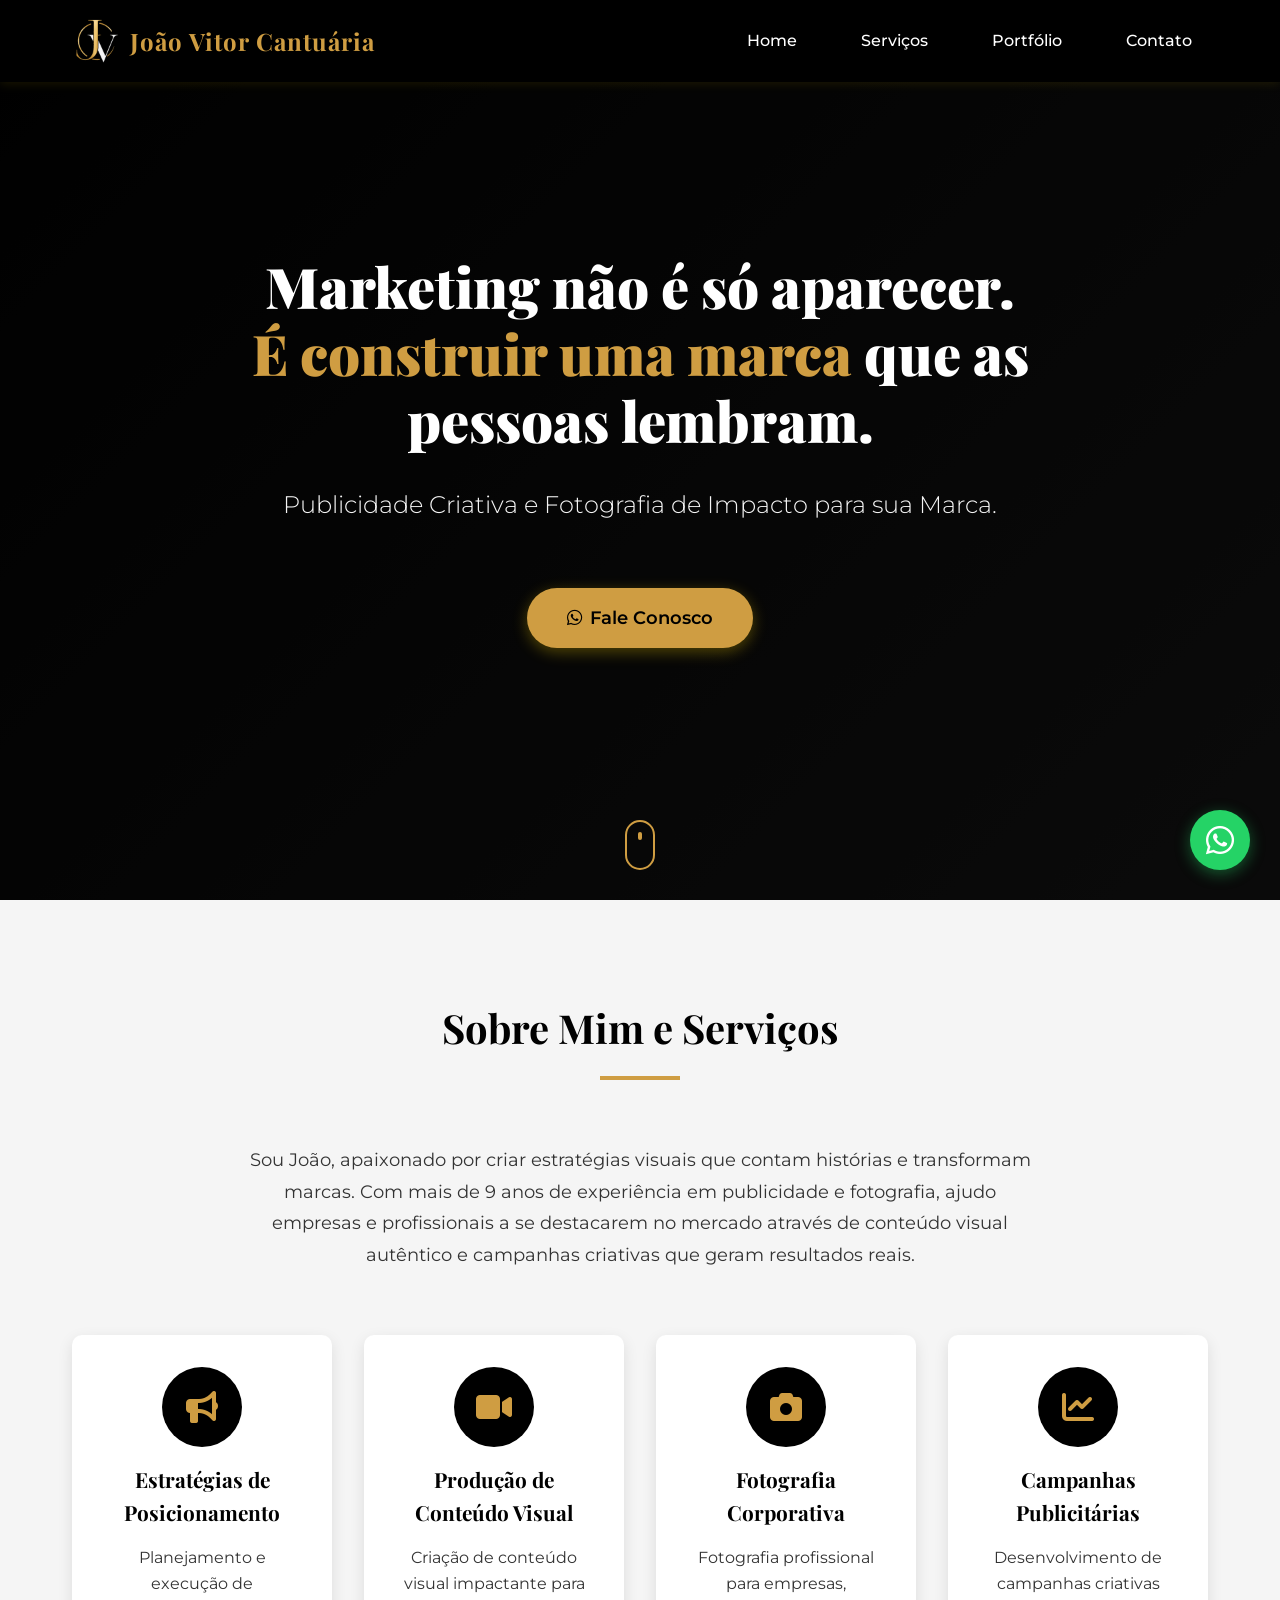
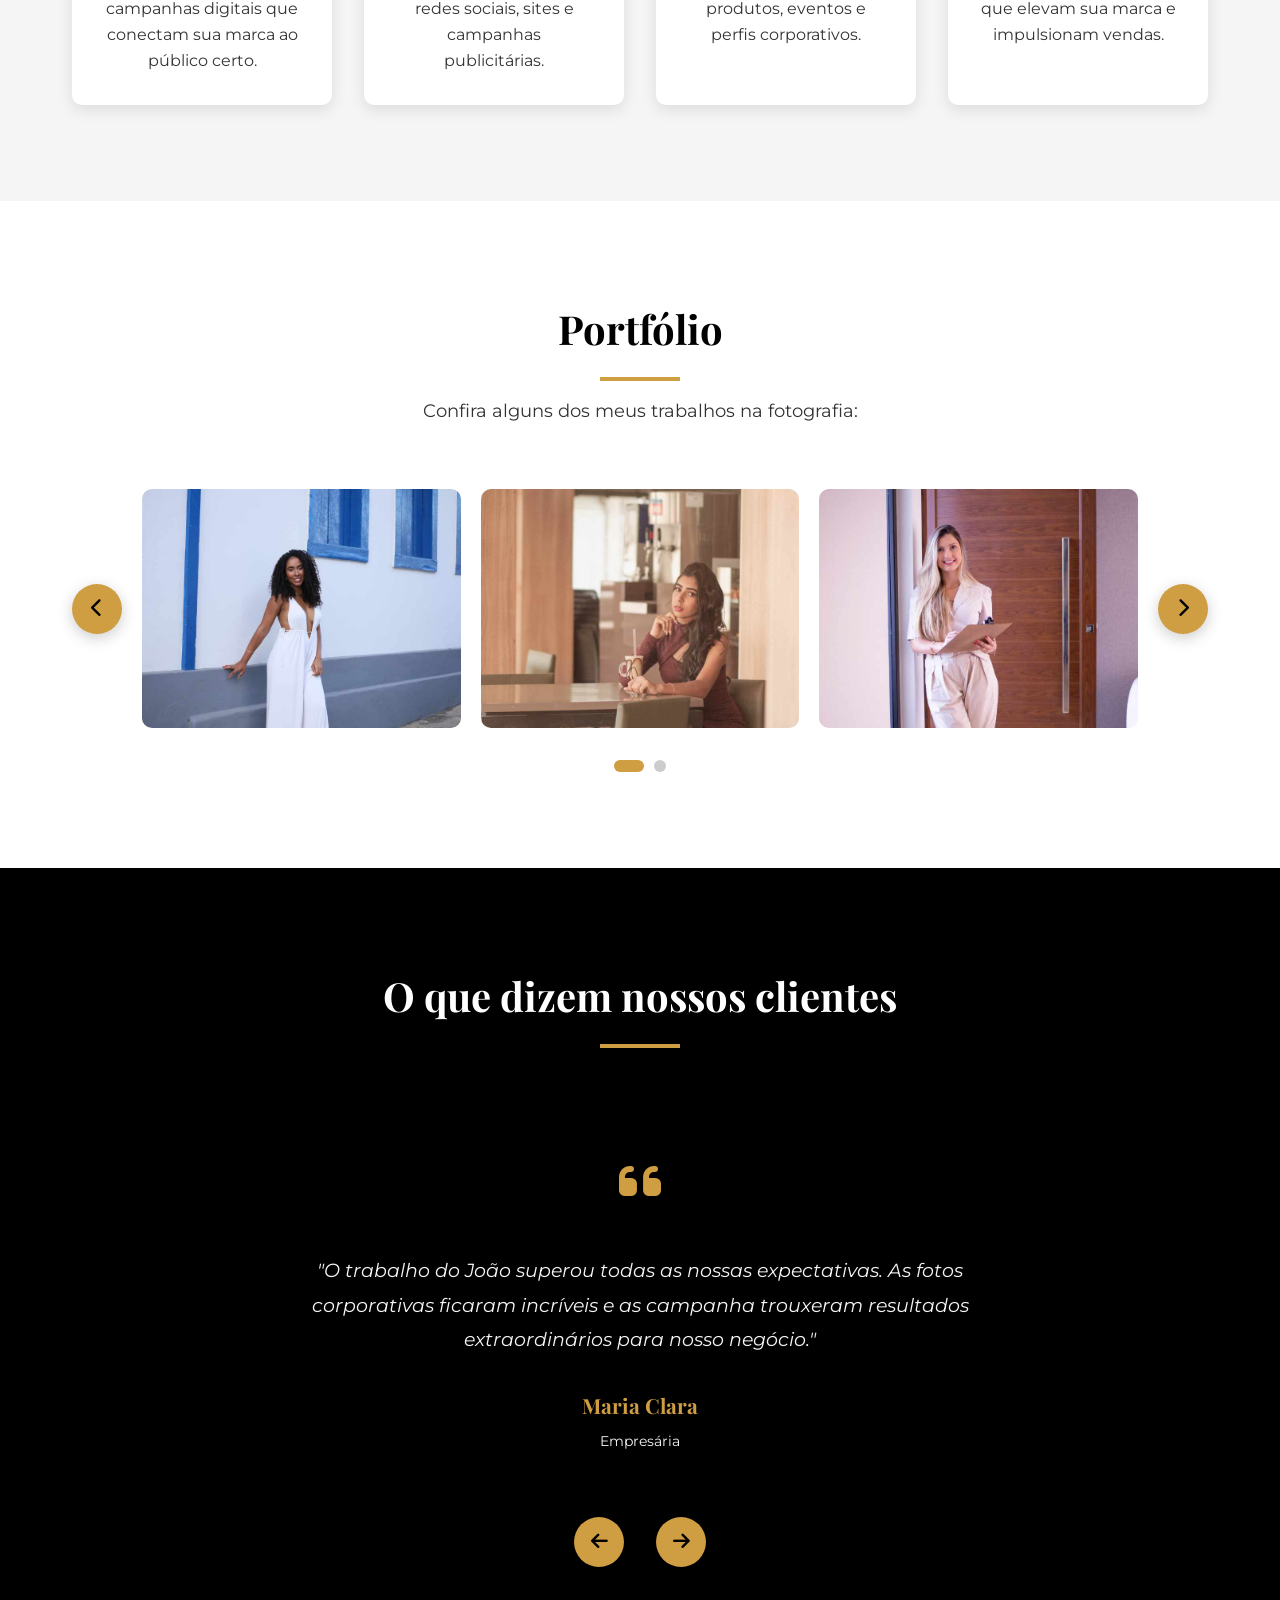
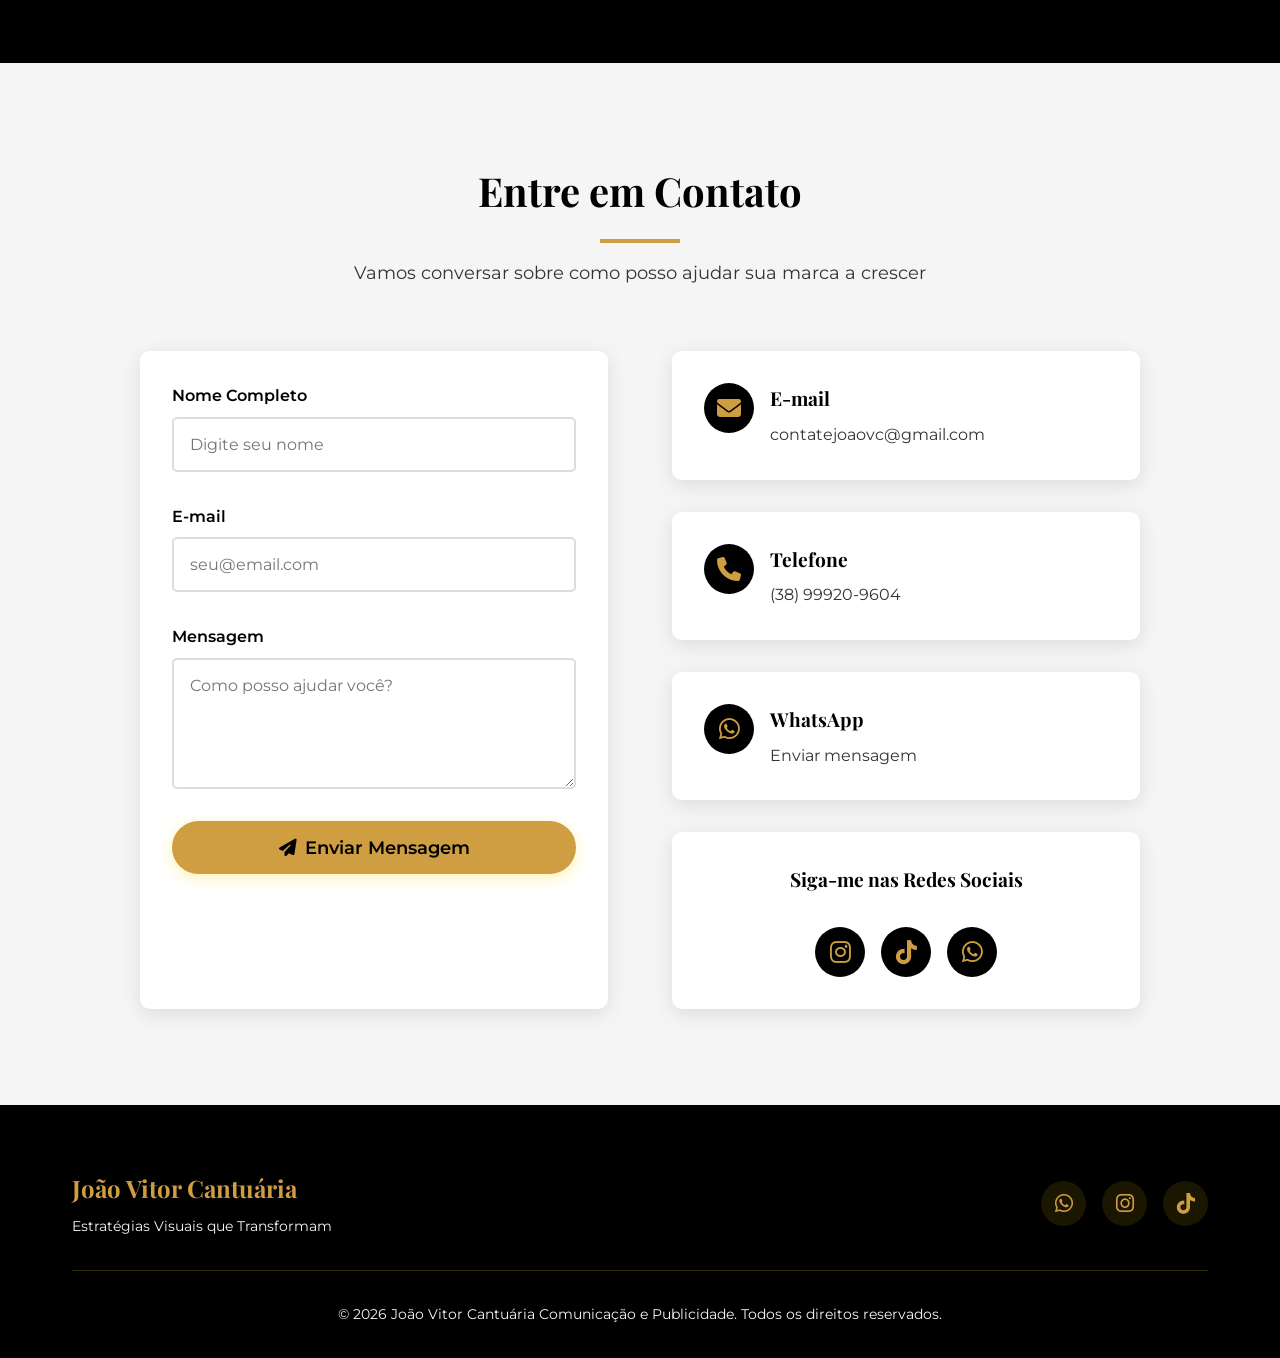
==== index.html @ abb0f73c "Add files via upload" ====
<!DOCTYPE html>
<html lang="pt-BR">
<head>
    <meta charset="UTF-8">
    <meta name="viewport" content="width=device-width, initial-scale=1.0">
    <meta name="description" content="João Vitor Cantuária - Publicidade Criativa e Fotografia de Impacto para sua Marca">
    <meta name="keywords" content="publicidade, fotografia, marketing digital, João Vitor Cantuária">
    <title>João Vitor Cantuária - Publicidade e Fotografia</title>
    <link rel="stylesheet" href="styles.css">
    <link rel="preconnect" href="https://fonts.googleapis.com">
    <link rel="preconnect" href="https://fonts.gstatic.com" crossorigin>
    <link href="https://fonts.googleapis.com/css2?family=Playfair+Display:wght@400;700;900&family=Montserrat:wght@300;400;500;600;700&display=swap" rel="stylesheet">
    <link rel="stylesheet" href="https://cdnjs.cloudflare.com/ajax/libs/font-awesome/6.4.0/css/all.min.css">
</head>
<body>
    <!-- Header -->
    <header id="header">
        <nav class="navbar">
            <div class="container">
                <div class="nav-wrapper">
                    <!-- Logo -->
                    <div class="logo">
                        <a href="#home">
                            <img src="logo-placeholder.png" alt="João Vitor Cantuária" class="logo-img">
                            <span class="logo-text">João Vitor Cantuária</span>
                        </a>
                    </div>
                    
                    <!-- Menu Toggle para Mobile -->
                    <button class="menu-toggle" id="menuToggle" aria-label="Menu">
                        <span></span>
                        <span></span>
                        <span></span>
                    </button>
                    
                    <!-- Menu de Navegação -->
                    <ul class="nav-menu" id="navMenu">
                        <li><a href="#home" class="nav-link">Home</a></li>
                        <li><a href="#servicos" class="nav-link">Serviços</a></li>
                        <li><a href="#portfolio" class="nav-link">Portfólio</a></li>
                        <li><a href="#contato" class="nav-link">Contato</a></li>
                    </ul>
                </div>
            </div>
        </nav>
    </header>

    <!-- Hero Section -->
    <section id="home" class="hero">
        <div class="hero-background">
            <!-- Placeholder para imagem/vídeo de fundo -->
            <!-- <video autoplay muted loop class="hero-video">
                <source src="hero-video.mp4" type="video/mp4">
            </video> -->
            <div class="hero-overlay"></div>
        </div>
        
        <div class="container">
            <div class="hero-content">
                <h1 class="hero-title">
                    Marketing não é só aparecer. <span class="highlight">É construir uma marca</span> que as pessoas lembram.
                </h1>
                <p class="hero-subtitle">
                    Publicidade Criativa e Fotografia de Impacto para sua Marca.
                </p>
                <a href="https://wa.me/5538999209694?text=Olá,%20gostaria%20de%20saber%20mais%20sobre%20seus%20serviços." 
                   class="btn btn-primary" target="_blank" rel="noopener noreferrer">
                    <i class="fab fa-whatsapp"></i> Fale Conosco
                </a>
            </div>
        </div>
        
        <!-- Scroll Indicator -->
        <div class="scroll-indicator">
            <div class="mouse"></div>
        </div>
    </section> 

    <!-- Seção Sobre/Serviços -->
    <section id="servicos" class="services">
        <div class="container">
            <div class="section-header">
                <h2 class="section-title">Sobre Mim e Serviços</h2>
                <div class="title-underline"></div>
            </div>
            
            <div class="about-content">
                <p class="about-text">
                    Sou João, apaixonado por criar estratégias visuais que contam histórias e transformam marcas. 
                    Com mais de 9 anos de experiência em publicidade e fotografia, ajudo empresas e profissionais a se destacarem 
                    no mercado através de conteúdo visual autêntico e campanhas criativas que geram resultados reais.
                </p>
            </div>
            
            <div class="services-grid">
                <div class="service-card">
                    <div class="service-icon">
                        <i class="fas fa-bullhorn"></i>
                    </div>
                    <h3 class="service-title">Estratégias de Posicionamento</h3>
                    <p class="service-description">
                        Planejamento e execução de campanhas digitais que conectam sua marca ao público certo.
                    </p>
                </div>
                
                <div class="service-card">
                    <div class="service-icon">
                        <i class="fas fa-video"></i>
                    </div>
                    <h3 class="service-title">Produção de Conteúdo Visual</h3>
                    <p class="service-description">
                        Criação de conteúdo visual impactante para redes sociais, sites e campanhas publicitárias.
                    </p>
                </div>
                
                <div class="service-card">
                    <div class="service-icon">
                        <i class="fas fa-camera"></i>
                    </div>
                    <h3 class="service-title">Fotografia Corporativa</h3>
                    <p class="service-description">
                        Fotografia profissional para empresas, produtos, eventos e perfis corporativos.
                    </p>
                </div>
                
                <div class="service-card">
                    <div class="service-icon">
                        <i class="fas fa-chart-line"></i>
                    </div>
                    <h3 class="service-title">Campanhas Publicitárias</h3>
                    <p class="service-description">
                        Desenvolvimento de campanhas criativas que elevam sua marca e impulsionam vendas.
                    </p>
                </div>
            </div>
        </div>
    </section>

    <!-- Seção Portfólio -->
    <section id="portfolio" class="portfolio">
        <div class="container">
            <div class="section-header">
                <h2 class="section-title">Portfólio</h2>
                <div class="title-underline"></div>
                <p class="section-subtitle">Confira alguns dos meus trabalhos na fotografia:</p>
            </div>
            
            <div class="portfolio-carousel">
                <button class="carousel-btn prev-btn" id="prevBtn" aria-label="Anterior">
                    <i class="fas fa-chevron-left"></i>
                </button>
                
                <div class="portfolio-wrapper">
                    <div class="portfolio-track" id="portfolioTrack">
                        <!-- Portfolio Item 1 -->
                        <div class="portfolio-item">
                            <div class="portfolio-image">
                                <img src="portfolio-1-placeholder.jpg" alt="Campanha Marketing Digital">
                                <div class="portfolio-overlay">
                                    <div class="portfolio-info">
                                        <h3>Campanha Marketing Digital</h3>
                                        <p>Estratégia completa para lançamento de produto</p>
                                    </div>
                                </div>
                            </div>
                        </div>
                        
                        <!-- Portfolio Item 2 -->
                        <div class="portfolio-item">
                            <div class="portfolio-image">
                                <img src="portfolio-2-placeholder.jpg" alt="Fotografia Corporativa">
                                <div class="portfolio-overlay">
                                    <div class="portfolio-info">
                                        <h3>Fotografia Corporativa</h3>
                                        <p>Ensaio profissional para equipe executiva</p>
                                    </div>
                                </div>
                            </div>
                        </div>
                        
                        <!-- Portfolio Item 3 -->
                        <div class="portfolio-item">
                            <div class="portfolio-image">
                                <img src="portfolio-3-placeholder.jpg" alt="Campanha Publicitária">
                                <div class="portfolio-overlay">
                                    <div class="portfolio-info">
                                        <h3>Campanha Publicitária</h3>
                                        <p>Criação visual para campanha institucional</p>
                                    </div>
                                </div>
                            </div>
                        </div>
                        
                        <!-- Portfolio Item 4 -->
                        <div class="portfolio-item">
                            <div class="portfolio-image">
                                <img src="portfolio-4-placeholder.jpg" alt="Conteúdo para Redes Sociais">
                                <div class="portfolio-overlay">
                                    <div class="portfolio-info">
                                        <h3>Conteúdo para Redes Sociais</h3>
                                        <p>Produção de conteúdo visual para Instagram e TikTok</p>
                                    </div>
                                </div>
                            </div>
                        </div>
                        
                        <!-- Portfolio Item 5 -->
                        <div class="portfolio-item">
                            <div class="portfolio-image">
                                <img src="portfolio-5-placeholder.jpg" alt="Fotografia de Produto">
                                <div class="portfolio-overlay">
                                    <div class="portfolio-info">
                                        <h3>Fotografia de Produto</h3>
                                        <p>Sessão comercial para catálogo de produtos</p>
                                    </div>
                                </div>
                            </div>
                        </div>
                        
                        <!-- Portfolio Item 6 -->
                        <div class="portfolio-item">
                            <div class="portfolio-image">
                                <img src="portfolio-6-placeholder.jpg" alt="Branding Visual">
                                <div class="portfolio-overlay">
                                    <div class="portfolio-info">
                                        <h3>Branding Visual</h3>
                                        <p>Desenvolvimento de identidade visual completa</p>
                                    </div>
                                </div>
                            </div>
                        </div>
                    </div>
                </div>
                
                <button class="carousel-btn next-btn" id="nextBtn" aria-label="Próximo">
                    <i class="fas fa-chevron-right"></i>
                </button>
            </div>
            
            <!-- Carousel Indicators -->
            <div class="carousel-indicators" id="carouselIndicators"></div>
        </div>
    </section>

    <!-- Seção Depoimentos -->
    <section id="depoimentos" class="testimonials">
        <div class="container">
            <div class="section-header">
                <h2 class="section-title">O que dizem nossos clientes</h2>
                <div class="title-underline"></div>
            </div>
            
            <div class="testimonials-carousel">
                <div class="testimonials-track" id="testimonialsTrack">
                    <!-- Depoimento 1 -->
                    <div class="testimonial-card">
                        <div class="testimonial-icon">
                            <i class="fas fa-quote-left"></i>
                        </div>
                        <p class="testimonial-text">
                            "O trabalho do João superou todas as nossas expectativas. As fotos corporativas ficaram incríveis 
                            e as campanha trouxeram resultados extraordinários para nosso negócio."
                        </p>
                        <div class="testimonial-author">
                            <h4>Maria Clara</h4>
                            <p>Empresária</p>
                        </div>
                    </div>
                    
                    <!-- Depoimento 2 -->
                    <div class="testimonial-card">
                        <div class="testimonial-icon">
                            <i class="fas fa-quote-left"></i>
                        </div>
                        <p class="testimonial-text">
                            "Profissional extremamente criativo e dedicado. O conteúdo visual que ele criou para nossas 
                            redes sociais aumentou nosso engajamento em 300%. Recomendo de olhos fechados!"
                        </p>
                        <div class="testimonial-author">
                            <h4>Simone</h4>
                            <p>Empresária</p>
                        </div>
                    </div>
                    
                    <!-- Depoimento 3 -->
                    <div class="testimonial-card">
                        <div class="testimonial-icon">
                            <i class="fas fa-quote-left"></i>
                        </div>
                        <p class="testimonial-text">
                            "Trabalhar com o João foi uma experiência transformadora. Ele entende profundamente o mercado 
                            e sabe exatamente como guiar na hora das gravações, me senti super confortavel."
                        </p>
                        <div class="testimonial-author">
                            <h4>Ana Paula</h4>
                            <p>Empresária</p>
                        </div>
                    </div>
                    
                    <!-- Depoimento 4 -->
                    <div class="testimonial-card">
                        <div class="testimonial-icon">
                            <i class="fas fa-quote-left"></i>
                        </div>
                        <p class="testimonial-text">
                            "Fiz um ensaio corporativo que com toda certeza elevou completamente a percepção 
                            da minha marca pessoal."
                        </p>
                        <div class="testimonial-author">
                            <h4>Henrique</h4>
                            <p>Empresário área da Saúde - Prime Store</p>
                        </div>
                    </div>
                    
                    <!-- Depoimento 5 -->
                    <div class="testimonial-card">
                        <div class="testimonial-icon">
                            <i class="fas fa-quote-left"></i>
                        </div>
                        <p class="testimonial-text">
                            "Excelente profissional! A estratégia de conteúdo que ele desenvolveu para nosso Instagram 
                         foi fundamental Muito obrigada, João!"
                        </p>
                        <div class="testimonial-author">
                            <h4>Talita Santos</h4>
                            <p>Empresária</p>
                        </div>
                    </div>
                </div>
            </div>
            
            <!-- Testimonials Navigation -->
            <div class="testimonials-nav">
                <button class="testimonial-nav-btn" id="prevTestimonial" aria-label="Depoimento Anterior">
                    <i class="fas fa-arrow-left"></i>
                </button>
                <button class="testimonial-nav-btn" id="nextTestimonial" aria-label="Próximo Depoimento">
                    <i class="fas fa-arrow-right"></i>
                </button>
            </div>
        </div>
    </section>

    <!-- Seção Contato -->
    <section id="contato" class="contact">
        <div class="container">
            <div class="section-header">
                <h2 class="section-title">Entre em Contato</h2>
                <div class="title-underline"></div>
                <p class="section-subtitle">Vamos conversar sobre como posso ajudar sua marca a crescer</p>
            </div>
            
            <div class="contact-wrapper">
                <!-- Formulário de Contato -->
                <div class="contact-form-container">
                    <form id="contactForm" class="contact-form">
                        <div class="form-group">
                            <label for="name">Nome Completo</label>
                            <input type="text" id="name" name="name" required placeholder="Digite seu nome">
                        </div>
                        
                        <div class="form-group">
                            <label for="email">E-mail</label>
                            <input type="email" id="email" name="email" required placeholder="seu@email.com">
                        </div>
                        
                        <div class="form-group">
                            <label for="message">Mensagem</label>
                            <textarea id="message" name="message" rows="5" required placeholder="Como posso ajudar você?"></textarea>
                        </div>
                        
                        <button type="submit" class="btn btn-primary btn-block">
                            <i class="fas fa-paper-plane"></i> Enviar Mensagem
                        </button>
                    </form>
                </div>
                
                <!-- Informações de Contato -->
                <div class="contact-info">
                    <div class="contact-info-item">
                        <div class="contact-icon">
                            <i class="fas fa-envelope"></i>
                        </div>
                        <div class="contact-details">
                            <h4>E-mail</h4>
                            <p><a href="mailto:contatejoaovc@gmail.com">contatejoaovc@gmail.com</a></p>
                        </div>
                    </div>
                    
                    <div class="contact-info-item">
                        <div class="contact-icon">
                            <i class="fas fa-phone"></i>
                        </div>
                        <div class="contact-details">
                            <h4>Telefone</h4>
                            <p><a href="tel:+5538999209694">(38) 99920-9604</a></p>
                        </div>
                    </div>
                    
                    <div class="contact-info-item">
                        <div class="contact-icon">
                            <i class="fab fa-whatsapp"></i>
                        </div>
                        <div class="contact-details">
                            <h4>WhatsApp</h4>
                            <p>
                                <a href="https://wa.me/5538999209694?text=Olá,%20gostaria%20de%20saber%20mais%20sobre%20seus%20serviços." 
                                   target="_blank" rel="noopener noreferrer">
                                    Enviar mensagem
                                </a>
                            </p>
                        </div>
                    </div>
                    
                    <div class="contact-social">
                        <h4>Siga-me nas Redes Sociais</h4>
                        <div class="social-links">
                            <a href="https://instagram.com/joaovc" target="_blank" rel="noopener noreferrer" class="social-link">
                                <i class="fab fa-instagram"></i>
                            </a>
                            <a href="https://tiktok.com/@joaovc" target="_blank" rel="noopener noreferrer" class="social-link">
                                <i class="fab fa-tiktok"></i>
                            </a>
                            <a href="https://wa.me/5538999209694" target="_blank" rel="noopener noreferrer" class="social-link">
                                <i class="fab fa-whatsapp"></i>
                            </a>
                        </div>
                    </div>
                </div>
            </div>
        </div>
    </section>

    <!-- Footer -->
    <footer class="footer">
        <div class="container">
            <div class="footer-content">
                <div class="footer-logo">
                    <h3>João Vitor Cantuária</h3>
                    <p>Estratégias Visuais que Transformam</p>
                </div>
                
                <div class="footer-social">
                    <a href="https://wa.me/5538999309694" target="_blank" rel="noopener noreferrer" 
                       class="footer-social-link" aria-label="WhatsApp">
                        <i class="fab fa-whatsapp"></i>
                    </a>
                    <a href="https://instagram.com/joaovc" target="_blank" rel="noopener noreferrer" 
                       class="footer-social-link" aria-label="Instagram">
                        <i class="fab fa-instagram"></i>
                    </a>
                    <a href="https://tiktok.com/@joaovc" target="_blank" rel="noopener noreferrer" 
                       class="footer-social-link" aria-label="TikTok">
                        <i class="fab fa-tiktok"></i>
                    </a>
                </div>
            </div>
            
            <div class="footer-bottom">
                <p>&copy; 2026 João Vitor Cantuária Comunicação e Publicidade. Todos os direitos reservados.</p>
            </div>
        </div>
    </footer>

    <!-- Botão Flutuante do WhatsApp -->
    <a href="https://wa.me/5538999209694?text=Olá,%20gostaria%20de%20saber%20mais%20sobre%20seus%20serviços." 
       class="whatsapp-float" target="_blank" rel="noopener noreferrer" aria-label="WhatsApp">
        <i class="fab fa-whatsapp"></i>
    </a>

    <!-- Botão Scroll to Top -->
    <button id="scrollTopBtn" class="scroll-top-btn" aria-label="Voltar ao topo">
        <i class="fas fa-arrow-up"></i>
    </button>

    <script src="script.js"></script>
</body>
</html>
---- styles.css ----
/* ========================================
   RESET E VARIÁVEIS
   ======================================== */
* {
    margin: 0;
    padding: 0;
    box-sizing: border-box;
}

:root {
    /* Cores */
    --color-primary: #000000;
    --color-secondary: #FFFFFF;
    --color-accent: #cf9d42;
    --color-accent-dark: #c39039;
    --color-gray: #333333;
    --color-light-gray: #f5f5f5;
    
    /* Tipografia */
    --font-heading: 'Playfair Display', serif;
    --font-body: 'Montserrat', sans-serif;
    
    /* Espaçamento */
    --spacing-xs: 0.5rem;
    --spacing-sm: 1rem;
    --spacing-md: 2rem;
    --spacing-lg: 4rem;
    --spacing-xl: 6rem;
    
    /* Transições */
    --transition: all 0.3s ease;
}

html {
    scroll-behavior: smooth;
}

body {
    font-family: var(--font-body);
    color: var(--color-primary);
    line-height: 1.6;
    overflow-x: hidden;
}

.container {
    max-width: 1200px;
    margin: 0 auto;
    padding: 0 var(--spacing-md);
}

/* ========================================
   HEADER E NAVEGAÇÃO
   ======================================== */
#header {
    position: fixed;
    top: 0;
    left: 0;
    width: 100%;
    background: rgba(0, 0, 0, 0.95);
    backdrop-filter: blur(10px);
    z-index: 1000;
    transition: var(--transition);
    box-shadow: 0 2px 10px rgba(255, 215, 0, 0.1);
}

.navbar {
    padding: 1rem 0;
}

.nav-wrapper {
    display: flex;
    justify-content: space-between;
    align-items: center;
}

.logo a {
    display: flex;
    align-items: center;
    text-decoration: none;
    gap: 0.5rem;
}

.logo-img {
    height: 50px;
    width: auto;
}

.logo-text {
    font-family: var(--font-heading);
    font-size: 1.5rem;
    font-weight: 700;
    color: var(--color-accent);
    letter-spacing: 1px;
}

.menu-toggle {
    display: none;
    flex-direction: column;
    background: none;
    border: none;
    cursor: pointer;
    gap: 5px;
}

.menu-toggle span {
    width: 25px;
    height: 3px;
    background: var(--color-accent);
    transition: var(--transition);
}

.nav-menu {
    display: flex;
    list-style: none;
    gap: var(--spacing-md);
}

.nav-link {
    color: var(--color-secondary);
    text-decoration: none;
    font-weight: 500;
    font-size: 1rem;
    padding: 0.5rem 1rem;
    position: relative;
    transition: var(--transition);
}

.nav-link::after {
    content: '';
    position: absolute;
    bottom: 0;
    left: 50%;
    transform: translateX(-50%);
    width: 0;
    height: 2px;
    background: var(--color-accent);
    transition: var(--transition);
}

.nav-link:hover {
    color: var(--color-accent);
}

.nav-link:hover::after {
    width: 80%;
}

/* ========================================
   HERO SECTION
   ======================================== */
.hero {
    position: relative;
    min-height: 100vh;
    display: flex;
    align-items: center;
    justify-content: center;
    text-align: center;
    padding: var(--spacing-xl) 0;
    overflow: hidden;
}

.hero-background {
    position: absolute;
    top: 0;
    left: 0;
    width: 100%;
    height: 100%;
    z-index: -1;
    background: linear-gradient(135deg, #000000 0%, #1a1a1a 100%);
}

.hero-video {
    width: 100%;
    height: 100%;
    object-fit: cover;
}

.hero-overlay {
    position: absolute;
    top: 0;
    left: 0;
    width: 100%;
    height: 100%;
    background: rgba(0, 0, 0, 0.6);
}

.hero-content {
    position: relative;
    z-index: 1;
    max-width: 900px;
    animation: fadeInUp 1s ease;
}

.hero-title {
    font-family: var(--font-heading);
    font-size: 3.5rem;
    font-weight: 900;
    color: var(--color-secondary);
    margin-bottom: var(--spacing-md);
    line-height: 1.2;
}

.hero-title .highlight {
    color: var(--color-accent);
    display: inline-block;
}

.hero-subtitle {
    font-size: 1.5rem;
    color: var(--color-light-gray);
    margin-bottom: var(--spacing-lg);
    font-weight: 300;
}

.btn {
    display: inline-flex;
    align-items: center;
    gap: 0.5rem;
    padding: 1rem 2.5rem;
    text-decoration: none;
    font-weight: 600;
    font-size: 1.1rem;
    border-radius: 50px;
    transition: var(--transition);
    cursor: pointer;
    border: none;
    font-family: var(--font-body);
}

.btn-primary {
    background: var(--color-accent);
    color: var(--color-primary);
    box-shadow: 0 4px 15px rgba(255, 215, 0, 0.3);
}

.btn-primary:hover {
    background: var(--color-accent-dark);
    transform: translateY(-3px);
    box-shadow: 0 6px 20px rgba(255, 215, 0, 0.5);
}

.btn-block {
    width: 100%;
    justify-content: center;
}

.scroll-indicator {
    position: absolute;
    bottom: 30px;
    left: 50%;
    transform: translateX(-50%);
    animation: bounce 2s infinite;
}

.mouse {
    width: 30px;
    height: 50px;
    border: 2px solid var(--color-accent);
    border-radius: 20px;
    position: relative;
}

.mouse::before {
    content: '';
    position: absolute;
    top: 10px;
    left: 50%;
    transform: translateX(-50%);
    width: 4px;
    height: 8px;
    background: var(--color-accent);
    border-radius: 2px;
    animation: scroll 2s infinite;
}

@keyframes fadeInUp {
    from {
        opacity: 0;
        transform: translateY(30px);
    }
    to {
        opacity: 1;
        transform: translateY(0);
    }
}

@keyframes bounce {
    0%, 20%, 50%, 80%, 100% {
        transform: translateX(-50%) translateY(0);
    }
    40% {
        transform: translateX(-50%) translateY(-10px);
    }
    60% {
        transform: translateX(-50%) translateY(-5px);
    }
}

@keyframes scroll {
    0% {
        opacity: 1;
        transform: translateX(-50%) translateY(0);
    }
    100% {
        opacity: 0;
        transform: translateX(-50%) translateY(15px);
    }
}

/* ========================================
   SEÇÕES GERAIS
   ======================================== */
section {
    padding: var(--spacing-xl) 0;
}

.section-header {
    text-align: center;
    margin-bottom: var(--spacing-lg);
}

.section-title {
    font-family: var(--font-heading);
    font-size: 2.5rem;
    font-weight: 700;
    color: var(--color-primary);
    margin-bottom: var(--spacing-sm);
}

.title-underline {
    width: 80px;
    height: 4px;
    background: var(--color-accent);
    margin: 0 auto var(--spacing-sm);
}

.section-subtitle {
    font-size: 1.1rem;
    color: var(--color-gray);
    max-width: 600px;
    margin: 0 auto;
}

/* ========================================
   SEÇÃO SERVIÇOS
   ======================================== */
.services {
    background: var(--color-light-gray);
}

.about-content {
    max-width: 800px;
    margin: 0 auto var(--spacing-lg);
    text-align: center;
}

.about-text {
    font-size: 1.1rem;
    line-height: 1.8;
    color: var(--color-gray);
}

.services-grid {
    display: grid;
    grid-template-columns: repeat(auto-fit, minmax(250px, 1fr));
    gap: var(--spacing-md);
    margin-top: var(--spacing-lg);
}

.service-card {
    background: var(--color-secondary);
    padding: var(--spacing-md);
    border-radius: 10px;
    text-align: center;
    transition: var(--transition);
    box-shadow: 0 5px 15px rgba(0, 0, 0, 0.1);
}

.service-card:hover {
    transform: translateY(-10px);
    box-shadow: 0 10px 30px rgba(255, 215, 0, 0.2);
}

.service-icon {
    width: 80px;
    height: 80px;
    margin: 0 auto var(--spacing-sm);
    display: flex;
    align-items: center;
    justify-content: center;
    background: var(--color-primary);
    border-radius: 50%;
    color: var(--color-accent);
    font-size: 2rem;
}

.service-title {
    font-family: var(--font-heading);
    font-size: 1.3rem;
    margin-bottom: var(--spacing-sm);
    color: var(--color-primary);
}

.service-description {
    color: var(--color-gray);
    line-height: 1.6;
}

/* ========================================
   SEÇÃO PORTFÓLIO
   ======================================== */
.portfolio {
    background: var(--color-secondary);
}

.portfolio-carousel {
    position: relative;
    max-width: 1400px;
    margin: 0 auto;
    padding: 0 60px;
}

.carousel-btn {
    position: absolute;
    top: 50%;
    transform: translateY(-50%);
    background: var(--color-accent);
    color: var(--color-primary);
    border: none;
    width: 50px;
    height: 50px;
    border-radius: 50%;
    cursor: pointer;
    font-size: 1.2rem;
    transition: var(--transition);
    z-index: 10;
    box-shadow: 0 4px 15px rgba(0, 0, 0, 0.2);
}

.carousel-btn:hover {
    background: var(--color-accent-dark);
    transform: translateY(-50%) scale(1.1);
}

.prev-btn {
    left: 0;
}

.next-btn {
    right: 0;
}

.portfolio-wrapper {
    overflow: hidden;
    border-radius: 10px;
}

.portfolio-track {
    display: flex;
    transition: transform 0.5s ease;
}

.portfolio-item {
    min-width: 33.333%;
    padding: 0 10px;
    box-sizing: border-box;
}

.portfolio-image {
    position: relative;
    overflow: hidden;
    border-radius: 10px;
    padding-top: 75%;
    background: var(--color-light-gray);
}

.portfolio-image img {
    position: absolute;
    top: 0;
    left: 0;
    width: 100%;
    height: 100%;
    object-fit: cover;
    transition: var(--transition);
}

.portfolio-overlay {
    position: absolute;
    top: 0;
    left: 0;
    width: 100%;
    height: 100%;
    background: rgba(0, 0, 0, 0.9);
    display: flex;
    align-items: center;
    justify-content: center;
    opacity: 0;
    transition: var(--transition);
}

.portfolio-item:hover .portfolio-overlay {
    opacity: 1;
}

.portfolio-item:hover .portfolio-image img {
    transform: scale(1.1);
}

.portfolio-info {
    text-align: center;
    padding: var(--spacing-md);
    color: var(--color-secondary);
}

.portfolio-info h3 {
    font-family: var(--font-heading);
    font-size: 1.5rem;
    margin-bottom: var(--spacing-xs);
    color: var(--color-accent);
}

.portfolio-info p {
    font-size: 1rem;
    color: var(--color-light-gray);
}

.carousel-indicators {
    display: flex;
    justify-content: center;
    gap: 10px;
    margin-top: var(--spacing-md);
}

.carousel-indicator {
    width: 12px;
    height: 12px;
    border-radius: 50%;
    background: #ccc;
    border: none;
    cursor: pointer;
    transition: var(--transition);
}

.carousel-indicator.active {
    background: var(--color-accent);
    width: 30px;
    border-radius: 6px;
}

/* ========================================
   SEÇÃO DEPOIMENTOS
   ======================================== */
.testimonials {
    background: var(--color-primary);
    color: var(--color-secondary);
}

.testimonials .section-title {
    color: var(--color-secondary);
}

.testimonials-carousel {
    max-width: 800px;
    margin: 0 auto;
    overflow: hidden;
}

.testimonials-track {
    display: flex;
    transition: transform 0.5s ease;
}

.testimonial-card {
    min-width: 100%;
    padding: var(--spacing-md);
    text-align: center;
}

.testimonial-icon {
    font-size: 3rem;
    color: var(--color-accent);
    margin-bottom: var(--spacing-md);
}

.testimonial-text {
    font-size: 1.2rem;
    line-height: 1.8;
    font-style: italic;
    margin-bottom: var(--spacing-md);
    color: var(--color-light-gray);
}

.testimonial-author h4 {
    font-family: var(--font-heading);
    font-size: 1.3rem;
    color: var(--color-accent);
    margin-bottom: var(--spacing-xs);
}

.testimonial-author p {
    color: var(--color-light-gray);
    font-size: 0.9rem;
}

.testimonials-nav {
    display: flex;
    justify-content: center;
    gap: var(--spacing-md);
    margin-top: var(--spacing-md);
}

.testimonial-nav-btn {
    width: 50px;
    height: 50px;
    border-radius: 50%;
    background: var(--color-accent);
    color: var(--color-primary);
    border: none;
    cursor: pointer;
    font-size: 1.2rem;
    transition: var(--transition);
}

.testimonial-nav-btn:hover {
    background: var(--color-accent-dark);
    transform: scale(1.1);
}

/* ========================================
   SEÇÃO CONTATO
   ======================================== */
.contact {
    background: var(--color-light-gray);
}

.contact-wrapper {
    display: grid;
    grid-template-columns: 1fr 1fr;
    gap: var(--spacing-lg);
    max-width: 1000px;
    margin: 0 auto;
}

.contact-form-container {
    background: var(--color-secondary);
    padding: var(--spacing-md);
    border-radius: 10px;
    box-shadow: 0 5px 20px rgba(0, 0, 0, 0.1);
}

.contact-form {
    display: flex;
    flex-direction: column;
    gap: var(--spacing-md);
}

.form-group {
    display: flex;
    flex-direction: column;
}

.form-group label {
    font-weight: 600;
    margin-bottom: var(--spacing-xs);
    color: var(--color-primary);
}

.form-group input,
.form-group textarea {
    padding: 1rem;
    border: 2px solid #ddd;
    border-radius: 5px;
    font-family: var(--font-body);
    font-size: 1rem;
    transition: var(--transition);
}

.form-group input:focus,
.form-group textarea:focus {
    outline: none;
    border-color: var(--color-accent);
}

.contact-info {
    display: flex;
    flex-direction: column;
    gap: var(--spacing-md);
}

.contact-info-item {
    display: flex;
    gap: var(--spacing-sm);
    padding: var(--spacing-md);
    background: var(--color-secondary);
    border-radius: 10px;
    box-shadow: 0 5px 20px rgba(0, 0, 0, 0.1);
}

.contact-icon {
    width: 50px;
    height: 50px;
    display: flex;
    align-items: center;
    justify-content: center;
    background: var(--color-primary);
    border-radius: 50%;
    color: var(--color-accent);
    font-size: 1.5rem;
    flex-shrink: 0;
}

.contact-details h4 {
    font-family: var(--font-heading);
    font-size: 1.2rem;
    margin-bottom: var(--spacing-xs);
}

.contact-details p,
.contact-details a {
    color: var(--color-gray);
    text-decoration: none;
    transition: var(--transition);
}

.contact-details a:hover {
    color: var(--color-accent);
}

.contact-social {
    padding: var(--spacing-md);
    background: var(--color-secondary);
    border-radius: 10px;
    box-shadow: 0 5px 20px rgba(0, 0, 0, 0.1);
    text-align: center;
}

.contact-social h4 {
    font-family: var(--font-heading);
    font-size: 1.2rem;
    margin-bottom: var(--spacing-md);
}

.social-links {
    display: flex;
    justify-content: center;
    gap: var(--spacing-sm);
}

.social-link {
    width: 50px;
    height: 50px;
    display: flex;
    align-items: center;
    justify-content: center;
    background: var(--color-primary);
    color: var(--color-accent);
    border-radius: 50%;
    font-size: 1.5rem;
    text-decoration: none;
    transition: var(--transition);
}

.social-link:hover {
    background: var(--color-accent);
    color: var(--color-primary);
    transform: translateY(-5px);
}

/* ========================================
   FOOTER
   ======================================== */
.footer {
    background: var(--color-primary);
    color: var(--color-secondary);
    padding: var(--spacing-lg) 0 var(--spacing-md);
}

.footer-content {
    display: flex;
    justify-content: space-between;
    align-items: center;
    margin-bottom: var(--spacing-md);
    padding-bottom: var(--spacing-md);
    border-bottom: 1px solid rgba(255, 215, 0, 0.2);
}

.footer-logo h3 {
    font-family: var(--font-heading);
    font-size: 1.5rem;
    color: var(--color-accent);
    margin-bottom: var(--spacing-xs);
}

.footer-logo p {
    color: var(--color-light-gray);
    font-size: 0.9rem;
}

.footer-social {
    display: flex;
    gap: var(--spacing-sm);
}

.footer-social-link {
    width: 45px;
    height: 45px;
    display: flex;
    align-items: center;
    justify-content: center;
    background: rgba(255, 215, 0, 0.1);
    color: var(--color-accent);
    border-radius: 50%;
    font-size: 1.3rem;
    text-decoration: none;
    transition: var(--transition);
}

.footer-social-link:hover {
    background: var(--color-accent);
    color: var(--color-primary);
    transform: translateY(-5px);
}

.footer-bottom {
    text-align: center;
    color: var(--color-light-gray);
    font-size: 0.9rem;
}

/* ========================================
   BOTÃO FLUTUANTE DO WHATSAPP
   ======================================== */
.whatsapp-float {
    position: fixed;
    bottom: 30px;
    right: 30px;
    width: 60px;
    height: 60px;
    background: #25D366;
    color: var(--color-secondary);
    border-radius: 50%;
    display: flex;
    align-items: center;
    justify-content: center;
    font-size: 2rem;
    text-decoration: none;
    box-shadow: 0 4px 15px rgba(37, 211, 102, 0.4);
    z-index: 999;
    transition: var(--transition);
    animation: pulse 2s infinite;
}

.whatsapp-float:hover {
    background: #128C7E;
    transform: scale(1.1);
}

@keyframes pulse {
    0%, 100% {
        box-shadow: 0 4px 15px rgba(37, 211, 102, 0.4);
    }
    50% {
        box-shadow: 0 4px 25px rgba(37, 211, 102, 0.7);
    }
}

/* ========================================
   BOTÃO SCROLL TO TOP
   ======================================== */
.scroll-top-btn {
    position: fixed;
    bottom: 100px;
    right: 30px;
    width: 50px;
    height: 50px;
    background: var(--color-accent);
    color: var(--color-primary);
    border: none;
    border-radius: 50%;
    font-size: 1.5rem;
    cursor: pointer;
    opacity: 0;
    visibility: hidden;
    transition: var(--transition);
    z-index: 999;
    box-shadow: 0 4px 15px rgba(255, 215, 0, 0.3);
}

.scroll-top-btn.show {
    opacity: 1;
    visibility: visible;
}

.scroll-top-btn:hover {
    background: var(--color-accent-dark);
    transform: translateY(-5px);
}

/* ========================================
   RESPONSIVIDADE
   ======================================== */
@media (max-width: 1024px) {
    .portfolio-item {
        min-width: 50%;
    }
}

@media (max-width: 768px) {
    /* Navegação Mobile */
    .menu-toggle {
        display: flex;
    }
    
    .nav-menu {
        position: fixed;
        top: 70px;
        left: -100%;
        width: 100%;
        flex-direction: column;
        background: rgba(0, 0, 0, 0.98);
        padding: var(--spacing-md);
        transition: var(--transition);
        gap: 0;
    }
    
    .nav-menu.active {
        left: 0;
    }
    
    .nav-link {
        padding: var(--spacing-sm);
        border-bottom: 1px solid rgba(255, 215, 0, 0.2);
    }
    
    /* Hero Section */
    .hero-title {
        font-size: 2.5rem;
    }
    
    .hero-subtitle {
        font-size: 1.2rem;
    }
    
    /* Seções */
    .section-title {
        font-size: 2rem;
    }
    
    /* Serviços */
    .services-grid {
        grid-template-columns: 1fr;
    }

    /* Portfólio */
    .portfolio-carousel {
        padding: 0 40px;
    }
    
    .portfolio-item {
        min-width: 100%;
    }
    
    .carousel-btn {
        width: 40px;
        height: 40px;
        font-size: 1rem;
    }
    
    /* Contato */
    .contact-wrapper {
        grid-template-columns: 1fr;
    }
    
    /* Footer */
    .footer-content {
        flex-direction: column;
        gap: var(--spacing-md);
        text-align: center;
    }
    
    /* Botões Flutuantes */
    .whatsapp-float {
        width: 55px;
        height: 55px;
        font-size: 1.8rem;
    }
    
    .scroll-top-btn {
        bottom: 90px;
        width: 45px;
        height: 45px;
        font-size: 1.3rem;
    }
}

@media (max-width: 480px) {
    :root {
        --spacing-md: 1.5rem;
        --spacing-lg: 3rem;
        --spacing-xl: 4rem;
    }
    
    .hero-title {
        font-size: 2rem;
    }
    
    .hero-subtitle {
        font-size: 1rem;
    }
    
    .btn {
        padding: 0.8rem 2rem;
        font-size: 1rem;
    }
    
    .section-title {
        font-size: 1.8rem;
    }
    
    .portfolio-carousel {
        padding: 0 30px;
    }
    
    .whatsapp-float {
        bottom: 20px;
        right: 20px;
    }
    
    .scroll-top-btn {
        bottom: 80px;
        right: 20px;
    }
}
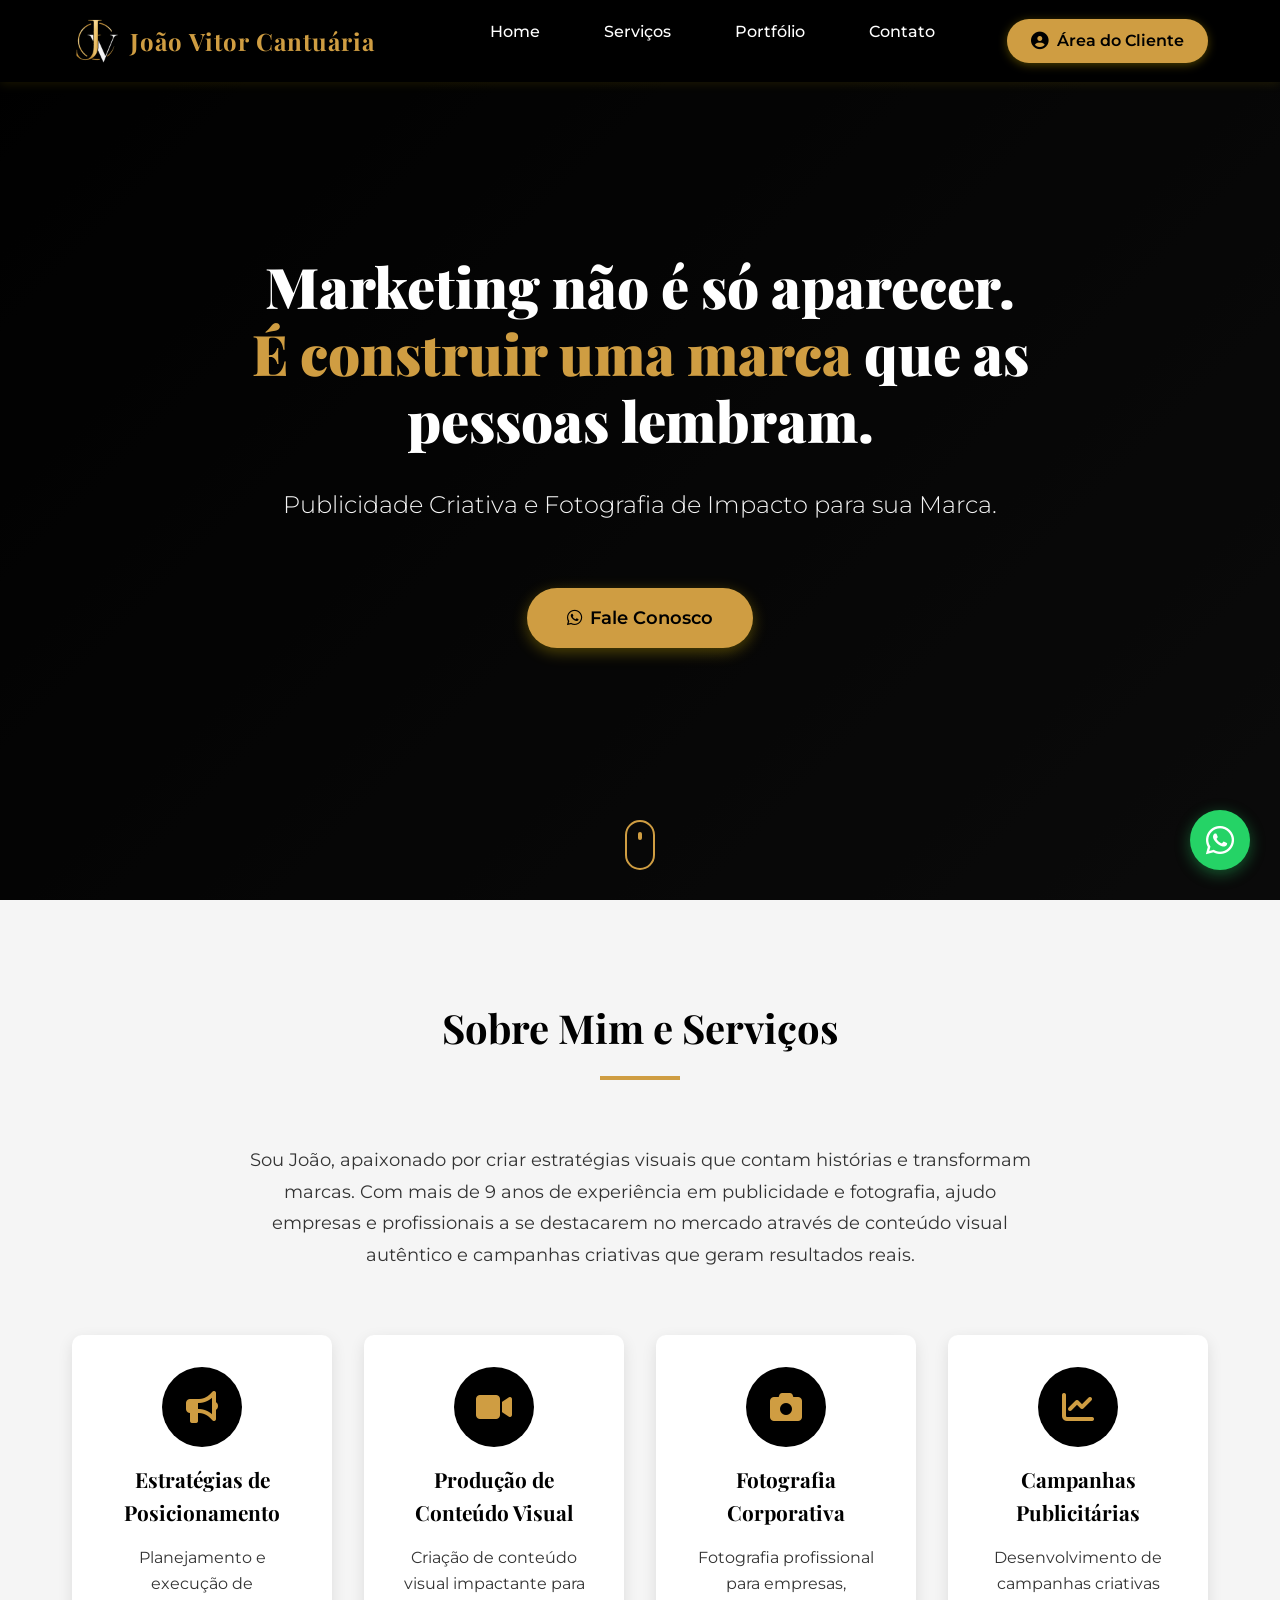
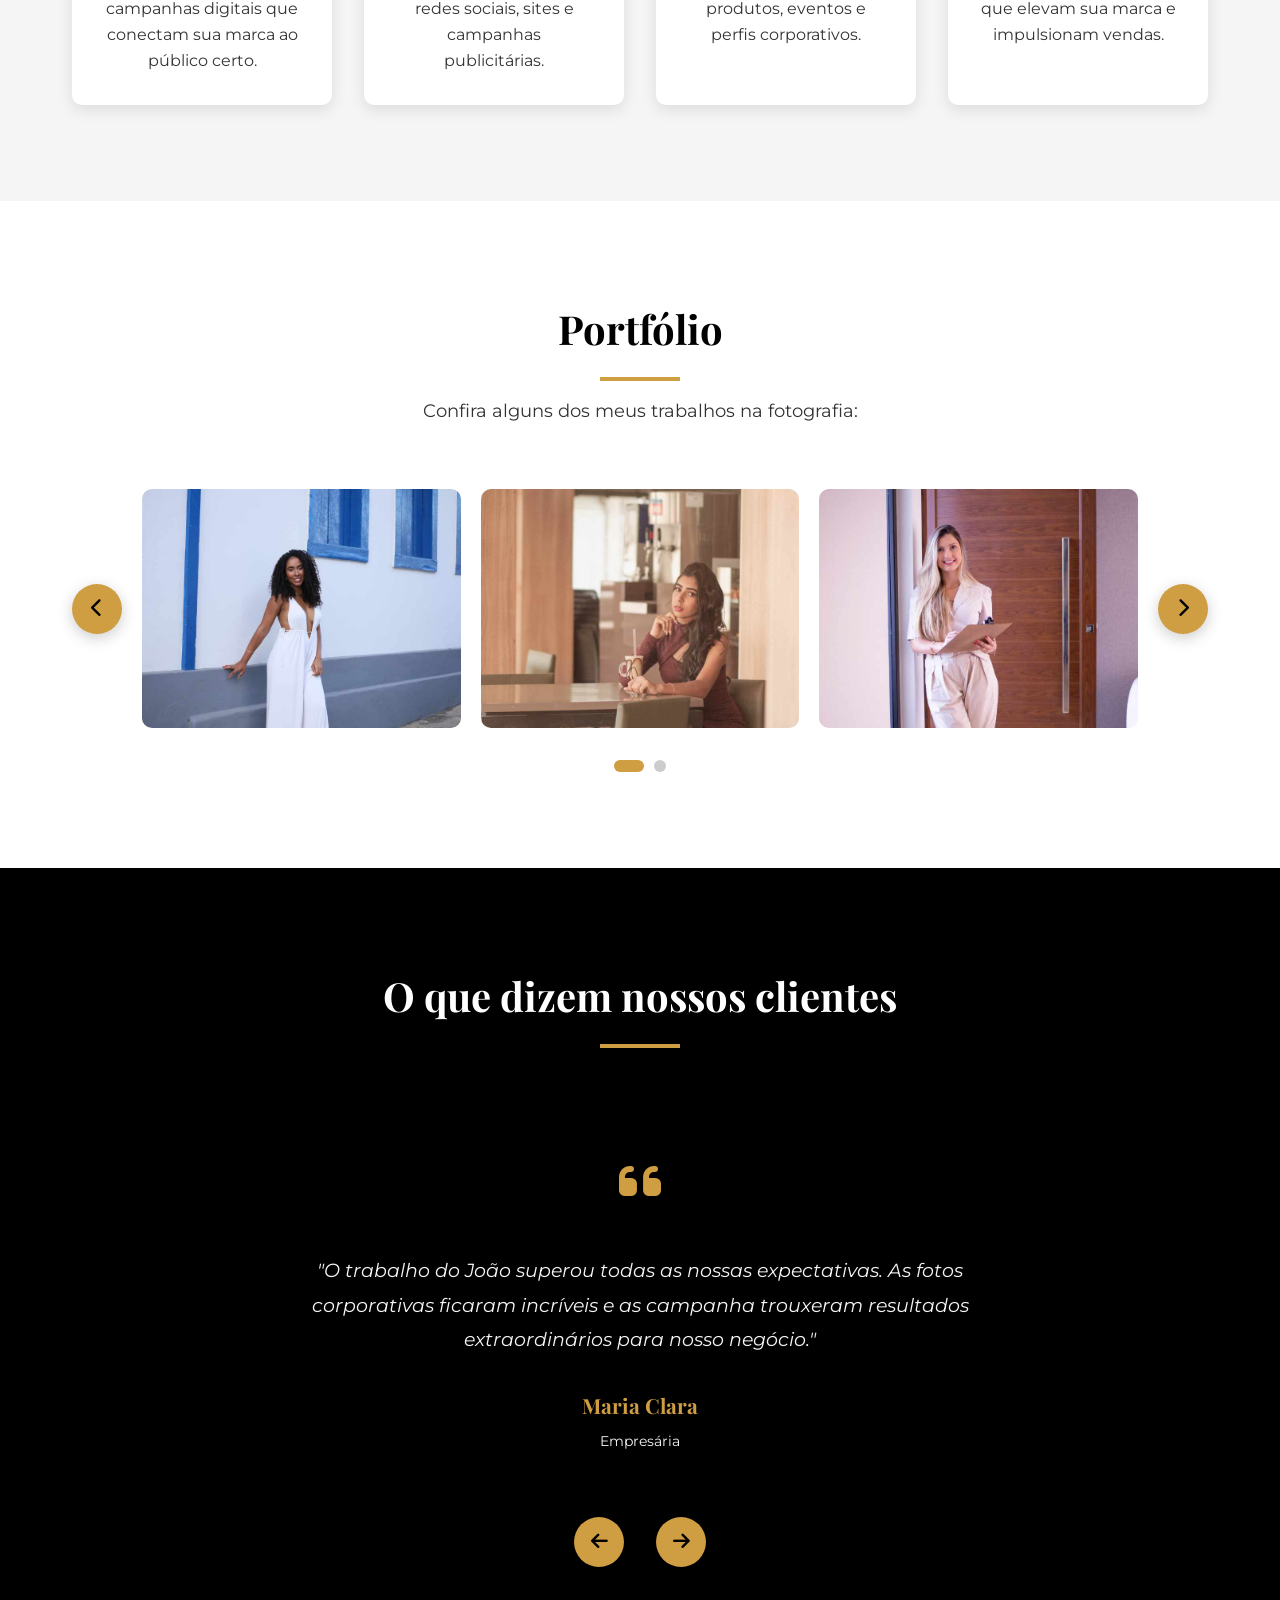
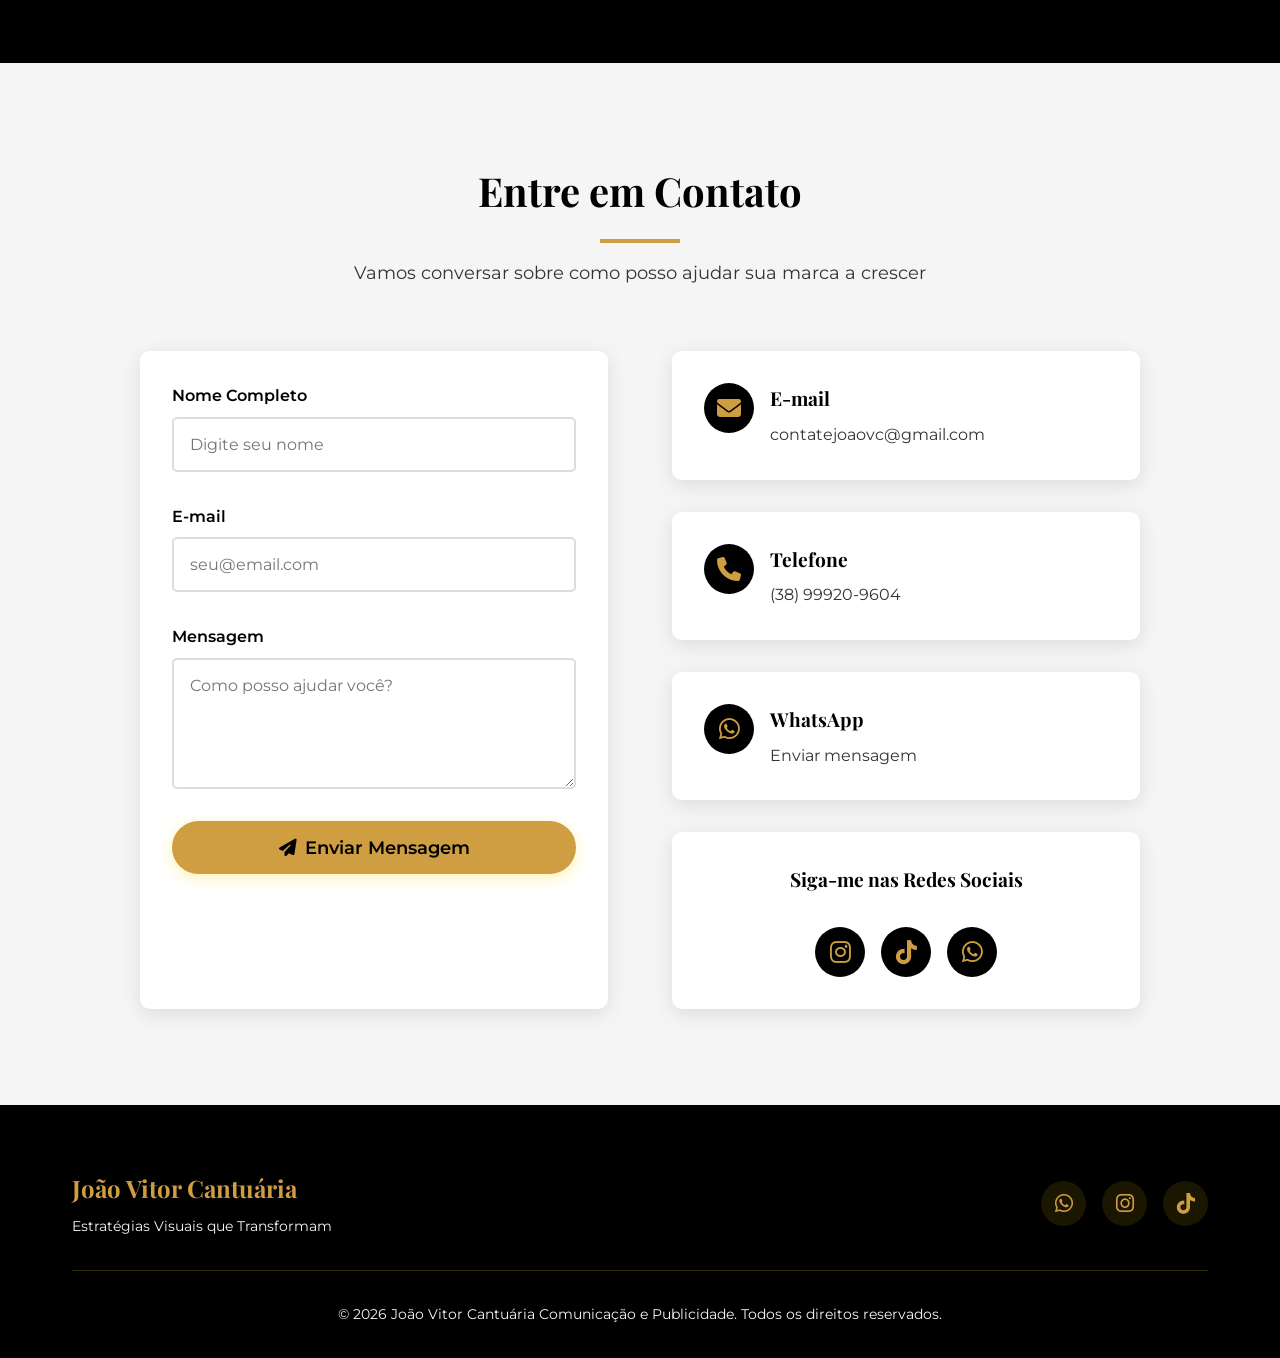
==== commit 6e857522: "Add files via upload" ====
--- a/index.html
+++ b/index.html
@@ -39,6 +39,9 @@
                         <li><a href="#servicos" class="nav-link">Serviços</a></li>
                         <li><a href="#portfolio" class="nav-link">Portfólio</a></li>
                         <li><a href="#contato" class="nav-link">Contato</a></li>
+                        <li><a href="login.html" class="nav-link btn-login">
+                            <i class="fas fa-user-circle"></i> Área do Cliente
+                        </a></li>
                     </ul>
                 </div>
             </div>
--- a/styles.css
+++ b/styles.css
@@ -143,6 +143,35 @@
 
 .nav-link:hover::after {
     width: 80%;
+}
+
+/* Botão de Login - Área do Cliente */
+.btn-login {
+    background: var(--color-accent) !important;
+    color: var(--color-primary) !important;
+    padding: 0.6rem 1.5rem !important;
+    border-radius: 30px !important;
+    margin-left: 1.5rem;
+    font-weight: 600 !important;
+    display: inline-flex !important;
+    align-items: center;
+    gap: 0.5rem;
+    transition: all 0.3s ease !important;
+    box-shadow: 0 2px 10px rgba(255, 215, 0, 0.3);
+}
+
+.btn-login:hover {
+    background: var(--color-accent-dark) !important;
+    transform: translateY(-2px) !important;
+    box-shadow: 0 4px 15px rgba(255, 215, 0, 0.5) !important;
+}
+
+.btn-login::after {
+    display: none !important;
+}
+
+.btn-login i {
+    font-size: 1.1rem;
 }
 
 /* ========================================
@@ -932,6 +961,14 @@
         border-bottom: 1px solid rgba(255, 215, 0, 0.2);
     }
     
+    /* Botão de Login no Mobile */
+    .btn-login {
+        margin-left: 0 !important;
+        margin-top: 0.5rem;
+        justify-content: center;
+        width: 100%;
+    }
+    
     /* Hero Section */
     .hero-title {
         font-size: 2.5rem;
